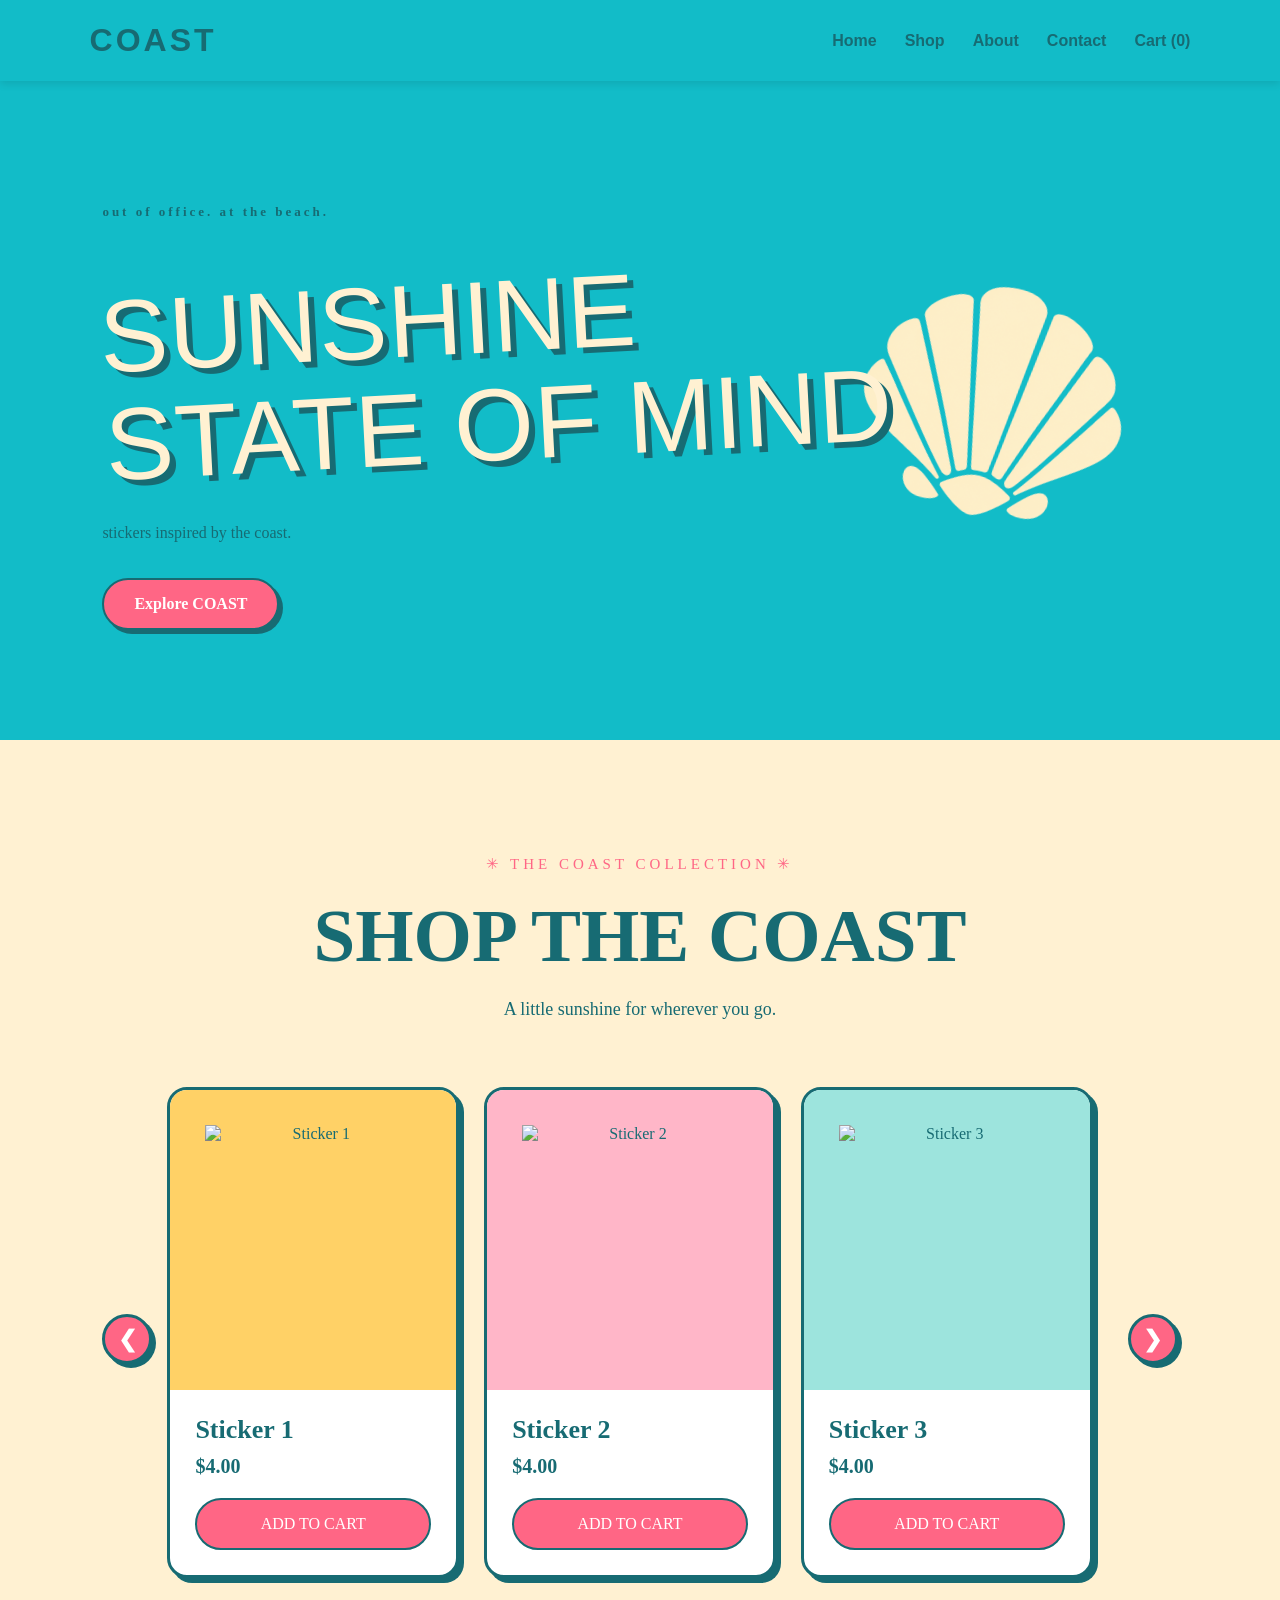
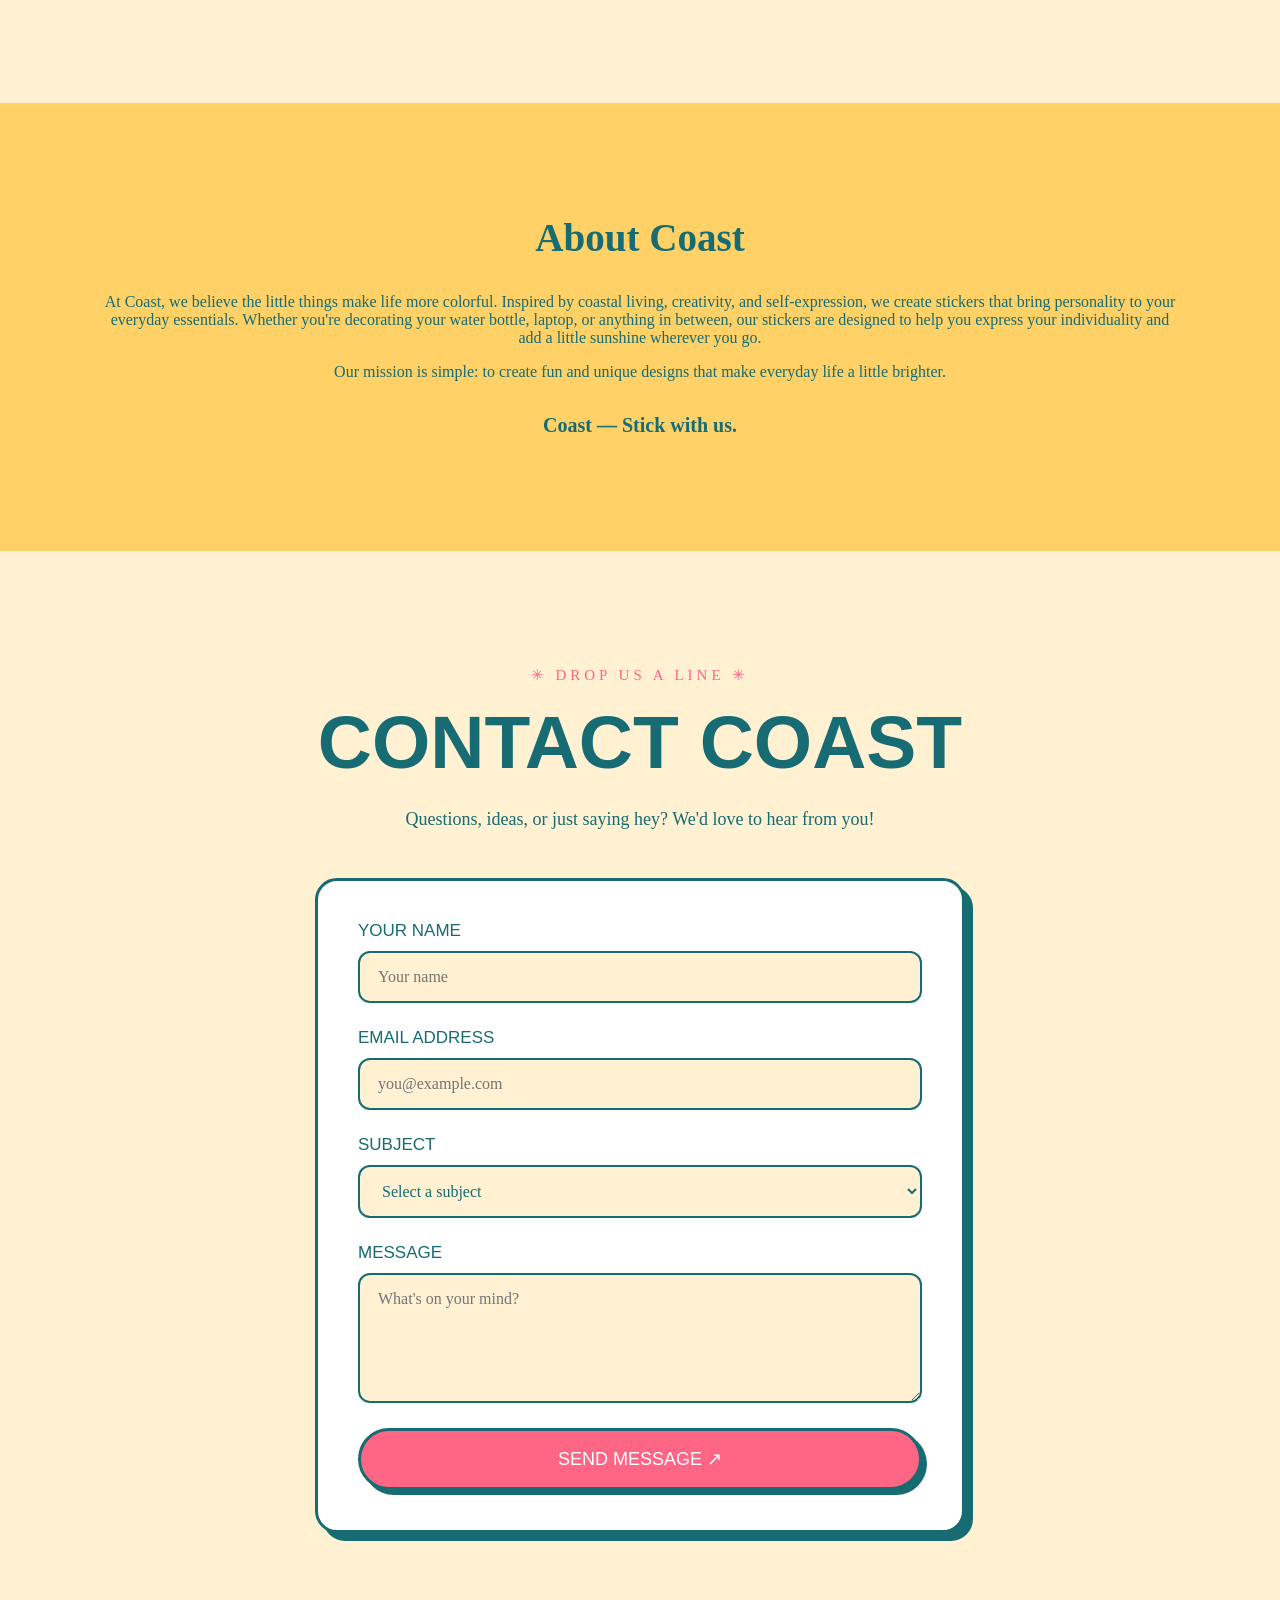
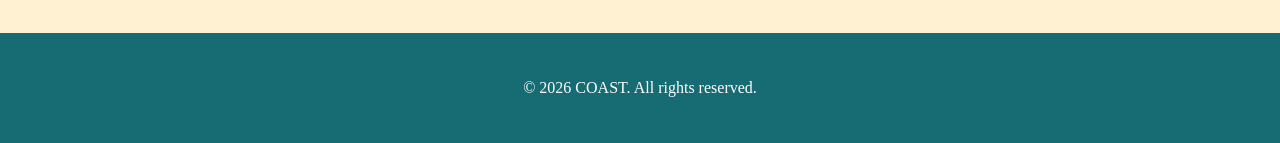
==== Index.html @ 79ef2d6f "Add files via upload" ====
<!DOCTYPE html>
<html lang="en">
<head>
    <meta charset="UTF-8">
    <meta name="viewport" content="width=device-width, initial-scale=1.0">
    <title>COAST | Made for the Coast</title>
    <link rel="stylesheet" href="coast.css">
</head>
<body>

    <header>
        <a href="index.html" class="logo">COAST</a>

        <nav>
            <a href="#home">Home</a>
            <a href="#shop">Shop</a>
            <a href="#about">About</a>
            <a href="#contact">Contact</a>
            <a href="cart.html">
        Cart (<span id="cart-count">0</span>)
    </a>
        </nav>
    </header>

    <main>
        <section class="hero" id="home">
            <p class="eyebrow">out of office. at the beach.</p>
            <h1>SUNSHINE<br>STATE OF MIND</h1>
            <p>stickers inspired by the coast.</p>
            <a href="#shop" class="button">Explore COAST</a>
        <!-- Decorative seashell graphic -->
    <img src="seashell.png"
        alt=""
        class="hero-shell"
    >
        </section>

        <!-- COAST SHOP SECTION -->

<section id="shop" class="shop">

    <p class="shop-tagline">
        ✳ THE COAST COLLECTION ✳
    </p>

    <h2>SHOP THE COAST</h2>

    <p class="shop-description">
        A little sunshine for wherever you go.
    </p>

    <div class="shop-carousel">

    <!-- LEFT ARROW -->
    <button
        class="carousel-arrow prev"
        type="button"
        aria-label="Previous stickers">
        &#10094;
    </button>

    <!-- STICKER CAROUSEL -->
    <div class="products" id="stickerCarousel">

        <!-- STICKER 1 -->
        <article class="product-card">
            <div class="product-image yellow">
                <img src="images/sticker1.png"
                     alt="Sticker 1">
            </div>

            <div class="product-info">
                <h3>Sticker 1</h3>
                <p class="price">$4.00</p>
                <button
    class="cart-button"
    type="button"
    data-id="sticker1"
    data-name="Sticker 1"
    data-price="4.00">
    ADD TO CART
</button>
            </div>
        </article>

        <!-- STICKER 2 -->
        <article class="product-card">
            <div class="product-image pink">
                <img src="images/sticker2.png"
                     alt="Sticker 2">
            </div>

            <div class="product-info">
                <h3>Sticker 2</h3>
                <p class="price">$4.00</p>
                <button
    class="cart-button"
    type="button"
    data-id="sticker2"
    data-name="Sticker 2"
    data-price="4.00">
    ADD TO CART
</button>
            </div>
        </article>

        <!-- STICKER 3 -->
        <article class="product-card">
            <div class="product-image blue">
                <img src="images/sticker3.png"
                     alt="Sticker 3">
            </div>

            <div class="product-info">
                <h3>Sticker 3</h3>
                <p class="price">$4.00</p>
                <button
    class="cart-button"
    type="button"
    data-id="sticker3"
    data-name="Sticker 3"
    data-price="4.00">
    ADD TO CART
</button>
            </div>
        </article>

        <!-- STICKER 4 -->
        <article class="product-card">
            <div class="product-image yellow">
                <img src="images/sticker4.png"
                     alt="Sticker 4">
            </div>

            <div class="product-info">
                <h3>Sticker Four</h3>
                <p class="price">$4.00</p>
                <button
    class="cart-button"
    type="button"
    data-id="sticker4"
    data-name="Sticker 4"
    data-price="4.00">
    ADD TO CART
</button>
            </div>
        </article>

        <!-- STICKER 5 -->
        <article class="product-card">
            <div class="product-image pink">
                <img src="images/sticker5.png"
                     alt="Sticker 5">
            </div>

            <div class="product-info">
                <h3>Sticker 5</h3>
                <p class="price">$4.00</p>
                <button
    class="cart-button"
    type="button"
    data-id="sticker5"
    data-name="Sticker 5"
    data-price="4.00">
    ADD TO CART
</button>
            </div>
        </article>

    </div>

    <!-- RIGHT ARROW -->
    <button
        class="carousel-arrow next"
        type="button"
        aria-label="Next stickers">
        &#10095;
    </button>

</div>

</section>

        <section id="about" class="about">
            <h2>About Coast</h2>
            <p>
At Coast, we believe the little things make life more colorful. Inspired by coastal living, creativity, and self-expression, we create stickers that bring personality to your everyday essentials.

Whether you're decorating your water bottle, laptop, or anything in between, our stickers are designed to help you express your individuality and add a little sunshine wherever you go.</p>

<p>Our mission is simple: to create fun and unique designs that make everyday life a little brighter.</p>

<h5>Coast — Stick with us.</h5>
        </section>

<!-- COAST CONTACT SECTION -->

<section id="contact" class="contact-section">

    <p class="contact-tagline">
        ✳ DROP US A LINE ✳
    </p>

    <h2>CONTACT COAST</h2>

    <p class="contact-description">
        Questions, ideas, or just saying hey?
        We'd love to hear from you!
    </p>

    <form
    class="contact-form"
    id="contactForm"
    action="https://formspree.io/f/xyekwbll"
    method="POST">

        <div class="form-group">
            <label for="contactName">YOUR NAME</label>
            <input
                type="text"
                id="contactName"
                name="name"
                placeholder="Your name"
                autocomplete="name"
                required>
        </div>

        <div class="form-group">
            <label for="contactEmail">EMAIL ADDRESS</label>
            <input
                type="email"
                id="contactEmail"
                name="email"
                placeholder="you@example.com"
                autocomplete="email"
                required>
        </div>

        <div class="form-group">
            <label for="contactSubject">SUBJECT</label>
            <select
                id="contactSubject"
                name="subject"
                required>

                <option value="" disabled selected>
                    Select a subject
                </option>

                <option value="General Question">
                    General Question
                </option>

                <option value="Order Support">
                    Order Support
                </option>

                <option value="Collaboration">
                    Collaboration
                </option>

                <option value="Other">
                    Other
                </option>

            </select>
        </div>

        <div class="form-group">
            <label for="contactMessage">MESSAGE</label>
            <textarea
                id="contactMessage"
                name="message"
                rows="5"
                placeholder="What's on your mind?"
                required></textarea>
        </div>

        <button type="submit" class="contact-button">
            SEND MESSAGE ↗
        </button>

        <p id="formStatus"
           class="form-status"
           role="status"
           aria-live="polite"></p>

    </form>

</section>
    </main>

    <footer>
        <p>&copy; 2026 COAST. All rights reserved.</p>
    </footer>
<script src="script.js"></script>
</body>
</html>
---- coast.css ----
@import url('https://fonts.googleapis.com/css?family=Art-nuvo:700|Georgia:400');

body {
  font-family: 'Georgia';
  font-weight: 400;
}

h1, h2, h3, h4, h5 {
  font-family: 'Art-nuvo';
  font-weight: 700;
}

html {font-size: 100%;} /* 16px */

h1 {font-size: 3.053rem; /* 48.8px */}

h2 {font-size: 2.442rem; /* 39.04px */}

h3 {font-size: 1.954rem; /* 31.2px */}

h4 {font-size: 1.563rem; /* 24.96px */}

h5 {font-size: 1.250rem; /* 20px */}

small {font-size: 0.800rem; /* 12.8px */}



:root {
    --aqua: #12BCC8;
    --cream: #FFF1D2;
    --pink: #FF6685;
    --yellow: #FFD166;
    --lagoon: #176B73;
    --font-main: 'Art-nuvo', Georgia, serif;
}

* {
    box-sizing: border-box;
}

html {
    scroll-behavior: smooth;
}

body {
    margin: 0;
    background-color: var(--lagoon);
    color: var(--lagoon);
    font-family: 'Georgia', serif;
}

header {
    font-family: 'Art-nuvo', sans-serif;
    display: flex;
    justify-content: space-between;
    align-items: center;
    padding: 22px 7%;
    background-color: var(--aqua);
    /* KEEP NAVIGATION VISIBLE */
    position: sticky;
    top: 0;
    z-index: 1000;

    /* SUBTLE SHADOW */
    box-shadow: 0 3px 8px rgba(0, 0, 0, 0.1);
}
#home {
    scroll-margin-top: 100px;
}
.logo {
    font-size: 32px;
    font-weight: 900;
    letter-spacing: 3px;
    color: var(--lagoon);
    text-decoration: none;
}

nav {
    display: flex;
    gap: 28px;
}

nav a {
    color: var(--lagoon);
    text-decoration: none;
    font-weight: bold;
}

nav a:hover {
    color: var(--pink);
}

.hero {
    background-color: var(--aqua);
    min-height: 520px;
    padding: 110px 8%;
    display: flex;
    flex-direction: column;
    align-items: flex-start;
    justify-content: center;
}

.eyebrow {
    letter-spacing: 3px;
    font-size: 13px;
    font-weight: bold;
}

.hero h1 {
    font-size: clamp(48px, 7vw, 96px);
    letter-spacing: -3px;
    line-height: 1;
    margin: 15px 0;
}

.button {
    display: inline-block;
    text-decoration: none;
    padding: 15px 30px;
    font-weight: bold;
    margin-top: 20px;
    border: 2px solid var(--lagoon);
    background-color: var(--pink);
    color: white;

    font-family: var(--font-main);
    font-size: 16px;
box-shadow: 4px 4px 0 var(--lagoon);
    border: 2px solid var(--lagoon);
    border-radius: 30px;

    cursor: pointer;

    transition: all 0.2s ease;
}

.button:hover {
    background-color: var(--cream);
    color: var(--lagoon);
    transform: translate(3px, 3px);
    box-shadow: 2px 2px 0 var(--lagoon);
}


.shop, .about {
    padding: 80px 8%;
    text-align: center;
}

.shop {
    background-color: var(--cream);
}

.about {
    background-color: var(--yellow);
}

footer {
    background-color: var(--lagoon);
    color: white;
    padding: 30px;
    text-align: center;
}

@media (max-width: 600px) {
    header {
        flex-direction: column;
        gap: 20px;
    }

    nav {
        flex-wrap: wrap;
        justify-content: center;
        gap: 15px;
    }

    .hero {
        min-height: 440px;
        padding: 70px 7%;
    }
}
.hero h1 {
    font-family: 'Art-nuvo', sans-serif;
    font-size: clamp(55px, 8vw, 110px);
    font-weight: normal;
    line-height: 1.05;
    letter-spacing: 1px;
    color: var(--cream);
    text-shadow: 6px 6px 0 var(--lagoon);
    transform: rotate(-3deg);
    margin: 30px 0;
}
/* DESKTOP SEASHELL GRAPHIC */

.hero {
    position: relative;
    overflow: hidden;
}

.hero-shell {
    position: absolute;

    right: 5%;
    top: 50%;

    transform: translateY(-50%) rotate(12deg);

    width: 35%;
    max-width: 550px;
    height: auto;

    z-index: 1;
    pointer-events: none;
}

/* KEEP TEXT ABOVE THE SHELL */

.hero h1,
.hero p,
.hero .button {
    position: relative;
    z-index: 2;
}

/* HIDE SHELL ON MOBILE AND TABLETS */

@media (max-width: 900px) {
    .hero-shell {
        display: none;
    }
}
/* ================================
   COAST SHOP SECTION
   ================================ */

.shop {
    background-color: var(--cream);
    padding: 100px 8%;
    text-align: center;
}

/* SHOP HEADLINE */

.shop-tagline {
    font-size: 15px;
    letter-spacing: 4px;
    color: var(--pink);
    margin-bottom: 20px;
}

.shop h2 {
    font-family: var(--font-main);
    font-size: clamp(42px, 6vw, 75px);
    color: var(--lagoon);
    margin: 10px 0 20px;
}

.shop-description {
    font-size: 18px;
    color: var(--lagoon);
}

/* PRODUCT GRID */

.products {
    display: grid;
    grid-template-columns: repeat(3, minmax(0, 1fr));
    gap: 30px;
    margin-top: 60px;
}

/* PRODUCT CARDS */

.product-card {
    background-color: white;
    border: 3px solid var(--lagoon);
    border-radius: 20px;
    overflow: hidden;
    padding: 0;

    box-shadow: 7px 7px 0 var(--lagoon);

    transition:
        transform 0.25s ease,
        box-shadow 0.25s ease;
}

.product-card:hover {
    transform: translateY(-8px) rotate(-1deg);
    box-shadow: 10px 12px 0 var(--lagoon);
}

/* PRODUCT IMAGE AREA */

.product-image {
    height: 300px;
    padding: 35px;

    display: flex;
    justify-content: center;
    align-items: center;
}

.product-image img {
    width: 100%;
    height: 100%;
    object-fit: contain;

    transition: transform 0.3s ease;
}

.product-card:hover .product-image img {
    transform: scale(1.08) rotate(4deg);
}

/* INDIVIDUAL PRODUCT COLORS */

.product-image.yellow {
    background-color: var(--yellow);
}

.product-image.pink {
    background-color: #FFB6C8;
}

.product-image.blue {
    background-color: #9DE4DD;
}

/* PRODUCT DETAILS */

.product-info {
    padding: 25px;
    text-align: left;
}

.product-info h3 {
    font-family: var(--font-main);
    color: var(--lagoon);
    font-size: 26px;
    margin: 0 0 10px;
}

.price {
    font-size: 20px;
    font-weight: bold;
    color: var(--lagoon);
    margin: 0 0 20px;
}

/* ADD TO CART BUTTON */

.cart-button {
    width: 100%;
    padding: 15px;

    background-color: var(--pink);
    color: white;

    font-family: var(--font-main);
    font-size: 16px;

    border: 2px solid var(--lagoon);
    border-radius: 30px;

    cursor: pointer;

    transition: all 0.2s ease;
}

.cart-button:hover {
    background-color: var(--yellow);
    color: var(--lagoon);
    transform: translateY(-2px);
}

.cart-button:focus-visible {
    outline: 3px solid var(--lagoon);
    outline-offset: 3px;
}

/* TABLET */

@media (max-width: 900px) {

    .products {
        grid-template-columns: repeat(2, minmax(0, 1fr));
    }

    .product-image {
        height: 260px;
    }
}

/* MOBILE */

@media (max-width: 600px) {

    .shop {
        padding: 70px 6%;
    }

    .shop h2 {
        font-size: 42px;
    }

    .shop-tagline {
        font-size: 12px;
        letter-spacing: 2px;
    }

    .products {
        grid-template-columns: 1fr;
        gap: 35px;
    }

    .product-image {
        height: 280px;
    }

    .product-info {
        padding: 20px;
    }

    .carousel-arrow {
        width: 34px;
        height: 40px;
        font-size: 17px;
        border-width: 2px;
    }

    .shop-carousel .product-card {
        flex-basis: 100%;
    }

    .shop-carousel .products {
        gap: 15px;
    }
}

@media (prefers-reduced-motion: reduce) {
    .shop-carousel .products {
        scroll-behavior: auto;
    }
}
/* =================================
   COAST STICKER CAROUSEL
   ================================= */

/* MAIN CAROUSEL CONTAINER */

.shop-carousel {
    display: flex;
    align-items: center;
    justify-content: center;
    gap: 15px;

    width: 100%;
    margin-top: 55px;
}

/* HORIZONTAL SCROLLING */

.shop-carousel .products {
    display: flex;
    gap: 25px;

    overflow-x: auto;
    overflow-y: hidden;

    scroll-behavior: smooth;
    scroll-snap-type: x mandatory;

    width: 100%;
    min-width: 0;

    margin: 0;
    padding: 12px 10px 25px;

    scrollbar-width: none;
}

/* HIDE SCROLLBAR */

.shop-carousel .products::-webkit-scrollbar {
    display: none;
}

/* THREE STICKERS ON DESKTOP */

.shop-carousel .product-card {
    flex: 0 0 calc((100% - 50px) / 3);

    min-width: 0;
    scroll-snap-align: start;

    box-shadow: 5px 5px 0 var(--lagoon);
}

/* CAROUSEL ARROWS */

.carousel-arrow {
    flex-shrink: 0;

    width: 50px;
    height: 50px;

    background-color: var(--pink);
    color: white;

    border: 3px solid var(--lagoon);
    border-radius: 50%;

    font-size: 23px;
    font-weight: bold;

    cursor: pointer;

    box-shadow: 4px 4px 0 var(--lagoon);

    transition: all 0.2s ease;
}

/* ARROW HOVER EFFECT */

.carousel-arrow:hover:not(:disabled) {
    background-color: var(--aqua);
    color: var(--lagoon);
    transform: translate(3px, 3px);
    box-shadow: 2px 2px 0 var(--lagoon);
}


/* DISABLED ARROWS */

.carousel-arrow:disabled {
    opacity: 0.4;
    cursor: not-allowed;
    box-shadow: none;
}

/* TABLET VIEW */

@media (max-width: 900px) {

    .shop-carousel .product-card {
        flex-basis: calc((100% - 25px) / 2);
    }

}

/* MOBILE VIEW */

@media (max-width: 600px) {

    .shop-carousel {
        gap: 8px;
    }

    .shop-carousel .product-card {
        flex-basis: 100%;
    }

    .shop-carousel .products {
        gap: 15px;
        padding: 10px 5px 20px;
    }

    .carousel-arrow {
        width: 34px;
        height: 40px;
        font-size: 17px;
        border-width: 2px;
    }

}

/* ACCESSIBILITY */

@media (prefers-reduced-motion: reduce) {

    .shop-carousel .products {
        scroll-behavior: auto;
    }

}
/* ================================
   COAST SHOPPING CART PAGE
   ================================ */

.cart-section {
    min-height: 80vh;
    background-color: var(--aqua);
    padding: 90px 8%;
    text-align: center;
}

/* CART HEADING */

.cart-tagline {
    font-size: 15px;
    letter-spacing: 4px;
    color: var(--lagoon);
}

.cart-section h1 {
    font-family: 'Art-nuvo', sans-serif;
    font-size: clamp(45px, 7vw, 85px);
    color: var(--cream);
    text-shadow: 5px 5px 0 var(--lagoon);
    margin: 15px 0;
}

.cart-section > p {
    font-size: 18px;
}

/* CART LAYOUT */

.cart-container {
    max-width: 1100px;
    margin: 55px auto 0;

    display: grid;
    grid-template-columns: 1.5fr 1fr;

    gap: 30px;
    align-items: start;
}

/* CART BOXES */

#cart-items,
.cart-summary {
    background-color: var(--cream);
    border: 3px solid var(--lagoon);
    border-radius: 20px;

    padding: 30px;
    text-align: left;

    box-shadow: 7px 7px 0 var(--lagoon);
}

/* INDIVIDUAL CART ITEMS */

.cart-item {
    display: flex;
    justify-content: space-between;
    align-items: center;

    gap: 20px;
    padding: 20px 0;

    border-bottom: 2px solid var(--lagoon);
}

.cart-item:last-child {
    border-bottom: none;
}

.cart-item h3 {
    font-family: 'Art-nuvo', sans-serif;
    font-size: 22px;
    margin: 0;
}

.cart-item p {
    font-size: 17px;
    margin: 8px 0 0;
}

/* QUANTITY CONTROLS */

.cart-controls {
    display: flex;
    align-items: center;
    gap: 12px;
}

.cart-controls button {
    width: 36px;
    height: 36px;

    background-color: var(--pink);
    color: white;

    border: 2px solid var(--lagoon);
    border-radius: 50%;

    font-size: 20px;
    cursor: pointer;
}

.cart-controls button:hover {
    background-color: var(--yellow);
    color: var(--lagoon);
}

/* ORDER SUMMARY */

.cart-summary h2 {
    font-family: 'Art-nuvo', sans-serif;
    font-size: 25px;
    margin-top: 0;
}

.subtotal {
    display: flex;
    justify-content: space-between;

    font-size: 19px;
    font-weight: bold;

    border-top: 2px solid var(--lagoon);
    padding-top: 20px;
}

.shipping-note {
    font-size: 13px;
    opacity: 0.8;
}

/* CHECKOUT BUTTON */

.checkout-button {
    display: block;
    width: 100%;

    background-color: var(--pink);
    color: white;

    padding: 16px;

    border: 3px solid var(--lagoon);
    border-radius: 40px;

    font-family: 'Art-nuvo', sans-serif;
    font-size: 18px;

    cursor: pointer;
    box-shadow: 4px 4px 0 var(--lagoon);

    margin-top: 30px;
    transition: all 0.2s ease;
}

.checkout-button:hover:not(:disabled) {
    background-color: var(--aqua);
    color: var(--lagoon);
    transform: translate(3px, 3px);
    box-shadow: 2px 2px 0 var(--lagoon);
    transition: all 0.2s ease;
}

.checkout-button:disabled {
    opacity: 0.5;
    cursor: not-allowed;
    transition: all 0.2s ease;
}

/* RETURN TO SHOP */

.continue-shopping {
    display: block;
    text-align: center;

    margin-top: 25px;

    color: var(--lagoon);
    text-decoration: none;

    font-size: 14px;
    font-weight: bold;
}

.continue-shopping:hover {
    color: var(--pink);
    
}

/* MOBILE */

@media (max-width: 700px) {

    .cart-section {
        padding: 70px 6%;
    }

    .cart-container {
        grid-template-columns: 1fr;
        gap: 25px;
    }

    #cart-items,
    .cart-summary {
        padding: 20px;
    }

    .cart-item {
        flex-wrap: wrap;
    }

    .cart-section h1 {
        font-size: 50px;
    }
}
/* ================================
   COAST CONTACT SECTION
   ================================ */

.contact-section {
    background-color: var(--cream);
    padding: 100px 8%;
    text-align: center;
}

.contact-tagline {
    color: var(--pink);
    font-size: 15px;
    letter-spacing: 4px;
    margin-bottom: 15px;
}

.contact-section h2 {
    font-family: 'Art-nuvo', sans-serif;
    font-size: clamp(42px, 6vw, 75px);
    color: var(--lagoon);
    margin: 10px 0 20px;
}

.contact-description {
    font-size: 18px;
    max-width: 550px;
    margin: 0 auto 45px;
    line-height: 1.6;
}

/* FORM CONTAINER */

.contact-form {
    max-width: 650px;
    margin: 0 auto;
    padding: 40px;

    background-color: white;
    border: 3px solid var(--lagoon);
    border-radius: 22px;

    box-shadow: 8px 8px 0 var(--lagoon);
    text-align: left;
}

/* INPUT GROUPS */

.form-group {
    display: flex;
    flex-direction: column;
    gap: 10px;
    margin-bottom: 25px;
}

.form-group label {
    font-family: 'Art-nuvo', sans-serif;
    font-size: 17px;
    color: var(--lagoon);
}

/* INPUTS */

.form-group input,
.form-group select,
.form-group textarea {
    width: 100%;
    padding: 15px 18px;

    background-color: var(--cream);
    border: 2px solid var(--lagoon);
    border-radius: 12px;

    color: var(--lagoon);
    font-family: Georgia, serif;
    font-size: 16px;

    outline: none;
    transition: 0.2s ease;
}

.form-group textarea {
    resize: vertical;
    min-height: 130px;
}

.form-group input:focus,
.form-group select:focus,
.form-group textarea:focus {
    border-color: var(--pink);
    box-shadow: 0 0 0 3px rgba(255, 102, 133, 0.2);
}

/* SUBMIT BUTTON */

.contact-button {
    width: 100%;
    padding: 17px 25px;

    background-color: var(--pink);
    color: white;

    border: 3px solid var(--lagoon);
    border-radius: 40px;

    box-shadow: 5px 5px 0 var(--lagoon);

    font-family: 'Art-nuvo', sans-serif;
    font-size: 18px;

    cursor: pointer;
    transition: all 0.2s ease;
}

.contact-button:hover {
    background-color: var(--aqua);
    color: var(--lagoon);
    transform: translate(3px, 3px);
    box-shadow: 2px 2px 0 var(--lagoon);
}

/* STATUS MESSAGE */

.form-status {
    margin: 15px 0 0;
    font-size: 14px;
    text-align: center;
}

.form-status:empty {
    display: none;
}

/* MOBILE STYLING */

@media (max-width: 600px) {

    .contact-section {
        padding: 70px 6%;
    }

    .contact-section h2 {
        font-size: 42px;
    }

    .contact-form {
        padding: 25px 20px;
    }

    .contact-tagline {
        font-size: 12px;
        letter-spacing: 2px;
    }
}
/* ================================
   COAST CHECKOUT PAGE
   ================================ */

.checkout-section {
    min-height: 85vh;
    background-color: var(--aqua);
    padding: 90px 8%;
    text-align: center;
}

.checkout-tagline {
    color: var(--lagoon);
    font-size: 14px;
    letter-spacing: 4px;
}

.checkout-section h1 {
    font-family: 'Art-nuvo', sans-serif;
    font-size: clamp(48px, 7vw, 90px);
    color: var(--cream);
    text-shadow: 5px 5px 0 var(--lagoon);
    margin: 20px 0;
}

.checkout-description {
    font-size: 18px;
    margin-bottom: 50px;
}

/* MAIN TWO-COLUMN LAYOUT */

.checkout-container {
    display: grid;
    grid-template-columns: 1.4fr 1fr;
    gap: 30px;
    align-items: start;

    max-width: 1100px;
    margin: 0 auto;
}

/* CREAM PANELS */

.checkout-form-box,
.checkout-summary {
    background-color: var(--cream);
    border: 3px solid var(--lagoon);
    border-radius: 22px;
    box-shadow: 7px 7px 0 var(--lagoon);

    padding: 35px;
    text-align: left;
}

.checkout-form-box h2,
.checkout-summary h2 {
    font-family: 'Art-nuvo', sans-serif;
    font-size: 27px;
    color: var(--lagoon);
    margin: 0 0 30px;
}

/* SHIPPING INPUTS */

.checkout-form-box .form-group {
    display: flex;
    flex-direction: column;
    gap: 9px;
    margin-bottom: 20px;
}

.checkout-form-box label {
    font-family: 'Art-nuvo', sans-serif;
    font-size: 15px;
}

.checkout-form-box input {
    width: 100%;
    padding: 15px;

    background-color: white;
    border: 2px solid var(--lagoon);
    border-radius: 12px;

    color: var(--lagoon);
    font-family: Georgia, serif;
    font-size: 16px;
}

.checkout-form-box input:focus {
    outline: 3px solid var(--pink);
    outline-offset: 2px;
}

/* TWO FIELDS SIDE BY SIDE */

.checkout-row {
    display: grid;
    grid-template-columns: 1fr 1fr;
    gap: 20px;
}

/* ORDER SUMMARY ITEMS */

.checkout-item {
    display: flex;
    justify-content: space-between;
    gap: 15px;

    padding: 15px 0;
    border-bottom: 1px solid var(--lagoon);
}

.checkout-item h3 {
    font-family: 'Art-nuvo', sans-serif;
    font-size: 18px;
    margin: 0 0 5px;
}

.checkout-item p {
    font-size: 14px;
    margin: 0;
}

.checkout-item-price {
    font-weight: bold;
    white-space: nowrap;
}

/* SUBTOTAL */

.checkout-total {
    display: flex;
    justify-content: space-between;
    gap: 15px;

    margin-top: 25px;
    padding-top: 20px;

    border-top: 2px solid var(--lagoon);
    font-size: 22px;
}

.checkout-shipping-note,
.checkout-notice {
    font-size: 13px;
    line-height: 1.6;
    margin-top: 20px;
}

/* PAYMENT BUTTON */

.place-order-button {
    width: 100%;
    padding: 17px;

    background-color: var(--pink);
    color: white;

    border: 3px solid var(--lagoon);
    border-radius: 40px;

    font-family: 'Art-nuvo', sans-serif;
    font-size: 17px;

    margin-top: 25px;
}

.place-order-button:disabled {
    opacity: 0.65;
    cursor: not-allowed;
}

/* BACK TO CART */

.back-to-cart {
    display: block;
    margin-top: 25px;
    text-align: center;

    color: var(--lagoon);
    text-decoration: none;
    font-weight: bold;
}

.back-to-cart:hover {
    color: var(--pink);
}

/* MOBILE */

@media (max-width: 750px) {

    .checkout-section {
        padding: 65px 6%;
    }

    .checkout-container {
        grid-template-columns: 1fr;
    }

    .checkout-form-box,
    .checkout-summary {
        padding: 25px 20px;
    }

    .checkout-row {
        grid-template-columns: 1fr;
        gap: 0;
    }

    .checkout-section h1 {
        font-size: 50px;
    }
}
/* Verified order confirmation */
.thank-you-section { min-height: 65vh; }
.thank-you-section h1 { max-width: 950px; margin-left: auto; margin-right: auto; font-size: clamp(36px, 6vw, 72px); }
.thank-you-card { max-width: 650px; margin: 32px auto 0; text-align: center; }
.thank-you-card #payment-status { line-height: 1.7; }
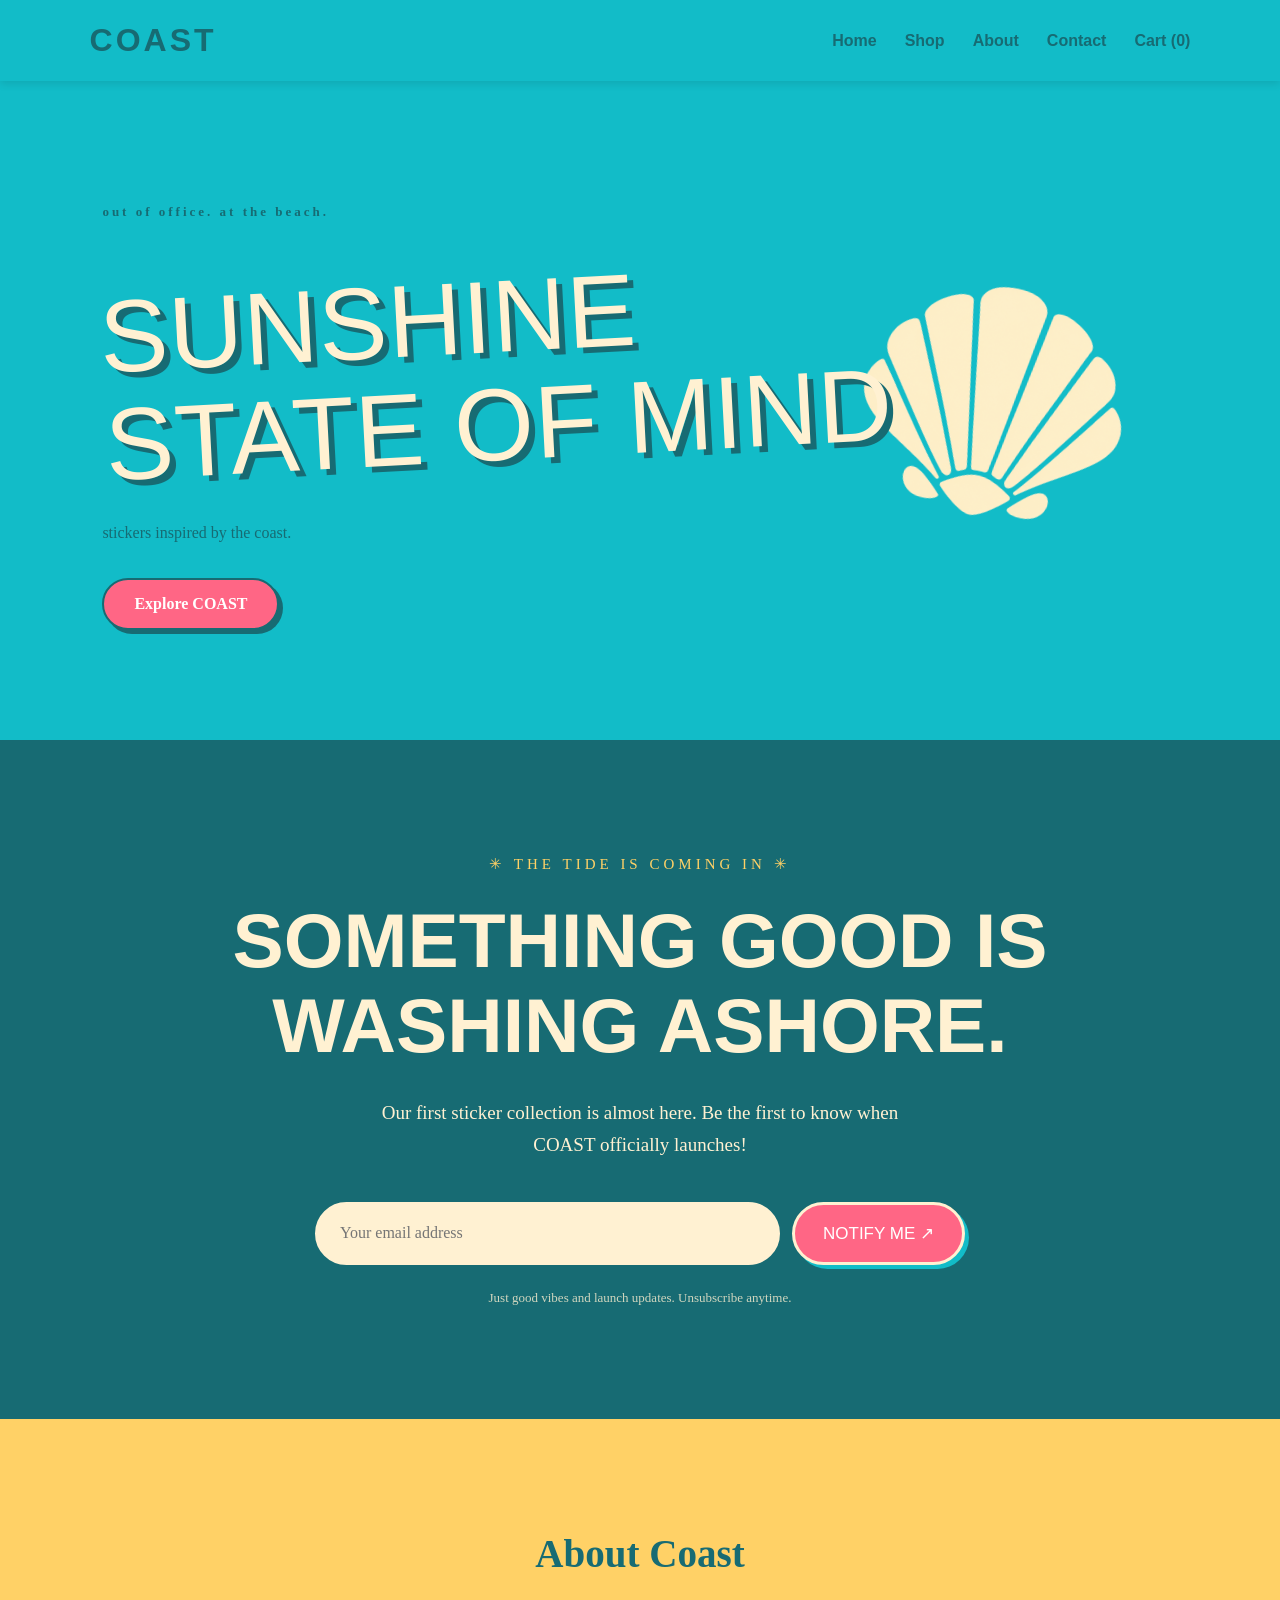
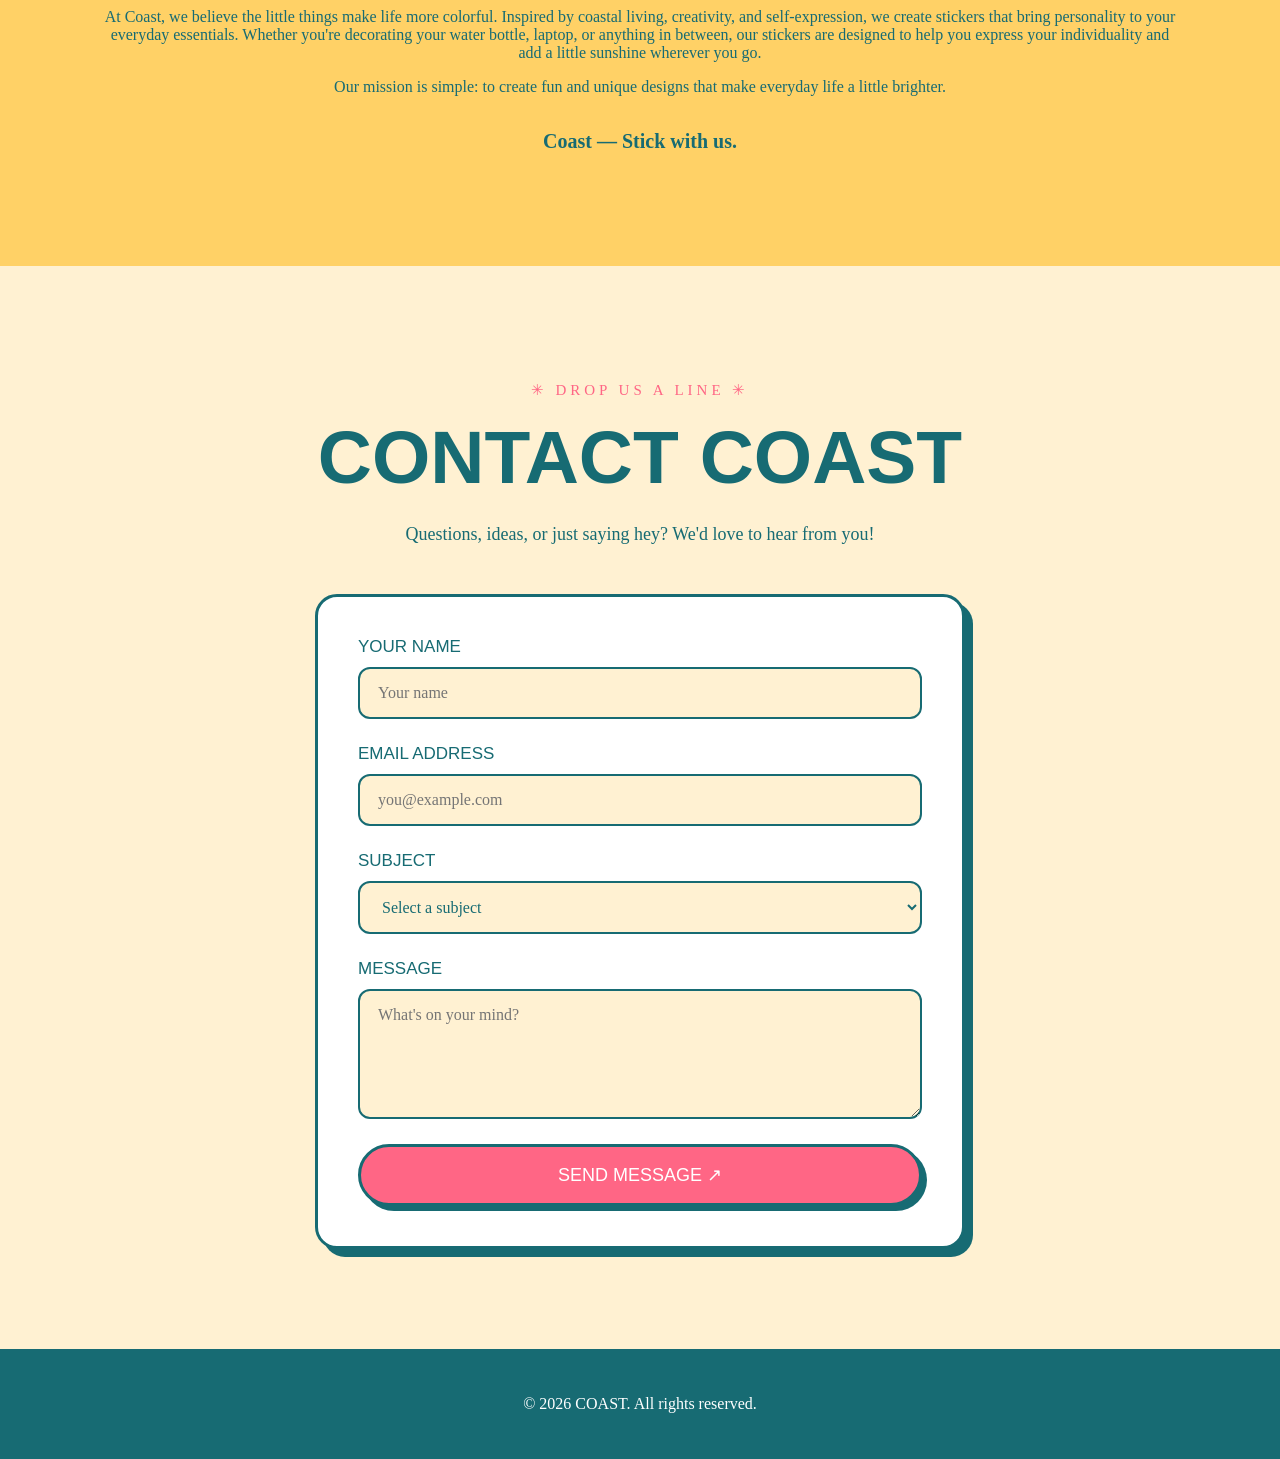
==== commit 24586cae: "changed the font to be uniform and hid the shop" ====
--- a/Index.html
+++ b/Index.html
@@ -180,7 +180,49 @@
 </div>
 
 </section>
-
+<!-- COAST COMING SOON SECTION -->
+
+<section id="launch" class="launch-section">
+
+    <p class="launch-tagline">
+        ✳ THE TIDE IS COMING IN ✳
+    </p>
+
+    <h2>SOMETHING GOOD IS<br>WASHING ASHORE.</h2>
+
+    <p class="launch-description">
+        Our first sticker collection is almost here.
+        Be the first to know when COAST officially launches!
+    </p>
+
+    <form
+        class="launch-form"
+        action="YOUR_SIGNUP_ENDPOINT"
+        method="POST">
+
+        <label for="launchEmail" class="visually-hidden">
+            Email address
+        </label>
+
+        <input
+            type="email"
+            id="launchEmail"
+            name="email"
+            placeholder="Your email address"
+            autocomplete="email"
+            required>
+
+        <button type="submit">
+            NOTIFY ME ↗
+        </button>
+
+    </form>
+
+    <p class="launch-note">
+        Just good vibes and launch updates. Unsubscribe anytime.
+    </p>
+
+</section>
         <section id="about" class="about">
             <h2>About Coast</h2>
             <p>
--- a/coast.css
+++ b/coast.css
@@ -1,4 +1,9 @@
-@import url('https://fonts.googleapis.com/css?family=Art-nuvo:700|Georgia:400');
+@font-face {
+  font-family: 'Art-nuvo';
+  src: url('/fonts/YOUR-FONT-FILENAME.otf') format('opentype');
+  font-weight: 700;
+  font-style: normal;
+  font-display: swap;}
 
 body {
   font-family: 'Georgia';
@@ -1181,3 +1186,140 @@
 .thank-you-section h1 { max-width: 950px; margin-left: auto; margin-right: auto; font-size: clamp(36px, 6vw, 72px); }
 .thank-you-card { max-width: 650px; margin: 32px auto 0; text-align: center; }
 .thank-you-card #payment-status { line-height: 1.7; }
+/* ================================
+   COAST LAUNCH SIGNUP
+   ================================ */
+
+.launch-section {
+    background-color: var(--lagoon);
+    color: var(--cream);
+
+    padding: 100px 8%;
+    text-align: center;
+}
+
+.launch-tagline {
+    color: var(--yellow);
+    font-size: 15px;
+    letter-spacing: 4px;
+    margin-bottom: 25px;
+}
+
+.launch-section h2 {
+    font-family: 'Art-nuvo', sans-serif;
+    font-size: clamp(42px, 6vw, 85px);
+    line-height: 1.1;
+
+    color: var(--cream);
+    margin: 20px 0 30px;
+}
+
+.launch-description {
+    max-width: 550px;
+    margin: 0 auto 40px;
+
+    font-size: 19px;
+    line-height: 1.7;
+}
+
+.launch-form {
+    display: flex;
+    gap: 12px;
+
+    max-width: 650px;
+    margin: 0 auto;
+}
+
+.launch-form input {
+    flex: 1;
+    min-width: 0;
+
+    padding: 18px 22px;
+
+    background-color: var(--cream);
+    color: var(--lagoon);
+
+    border: 3px solid var(--cream);
+    border-radius: 35px;
+
+    font-family: Georgia, serif;
+    font-size: 16px;
+}
+
+.launch-form button {
+    padding: 18px 28px;
+
+    background-color: var(--pink);
+    color: white;
+
+    border: 3px solid var(--cream);
+    border-radius: 35px;
+
+    box-shadow: 4px 4px 0 var(--aqua);
+
+    font-family: 'Art-nuvo', sans-serif;
+    font-size: 17px;
+
+    cursor: pointer;
+    transition: 0.2s ease;
+}
+
+.launch-form button:hover {
+    background-color: var(--yellow);
+    color: var(--lagoon);
+
+    transform: translate(2px, 2px);
+    box-shadow: 2px 2px 0 var(--aqua);
+}
+
+.launch-note {
+    font-size: 13px;
+    margin-top: 25px;
+    opacity: 0.8;
+}
+
+/* ACCESSIBILITY */
+
+.visually-hidden {
+    position: absolute;
+    width: 1px;
+    height: 1px;
+    padding: 0;
+    margin: -1px;
+    overflow: hidden;
+    clip: rect(0, 0, 0, 0);
+    white-space: nowrap;
+    border: 0;
+}
+
+/* MOBILE */
+
+@media (max-width: 600px) {
+
+    .launch-section {
+        padding: 75px 6%;
+    }
+
+    .launch-section h2 {
+        font-size: 44px;
+    }
+
+    .launch-form {
+        flex-direction: column;
+    }
+
+    .launch-form input,
+    .launch-form button {
+        width: 100%;
+    }
+
+    .launch-description {
+        font-size: 16px;
+    }
+
+}
+/* HIDE SHOP UNTIL LAUNCH */
+
+#shop {
+    display: none;
+}
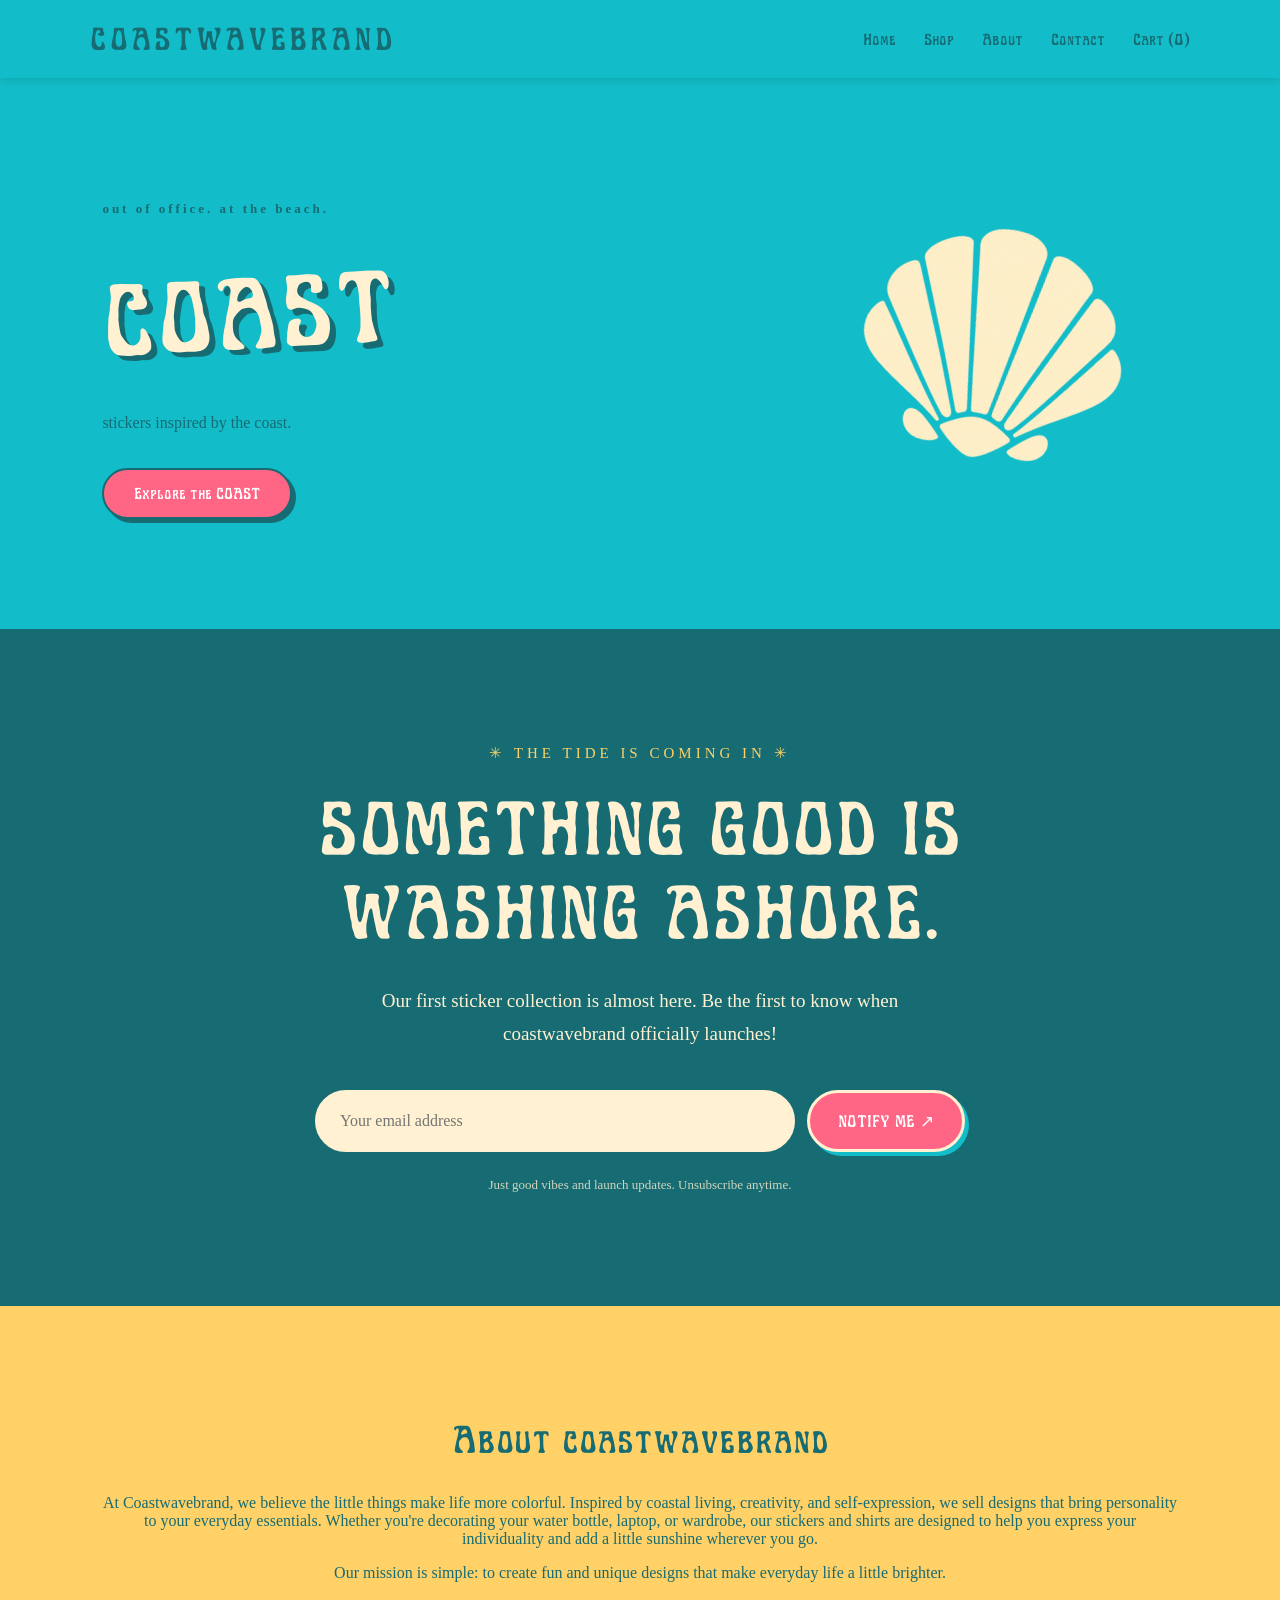
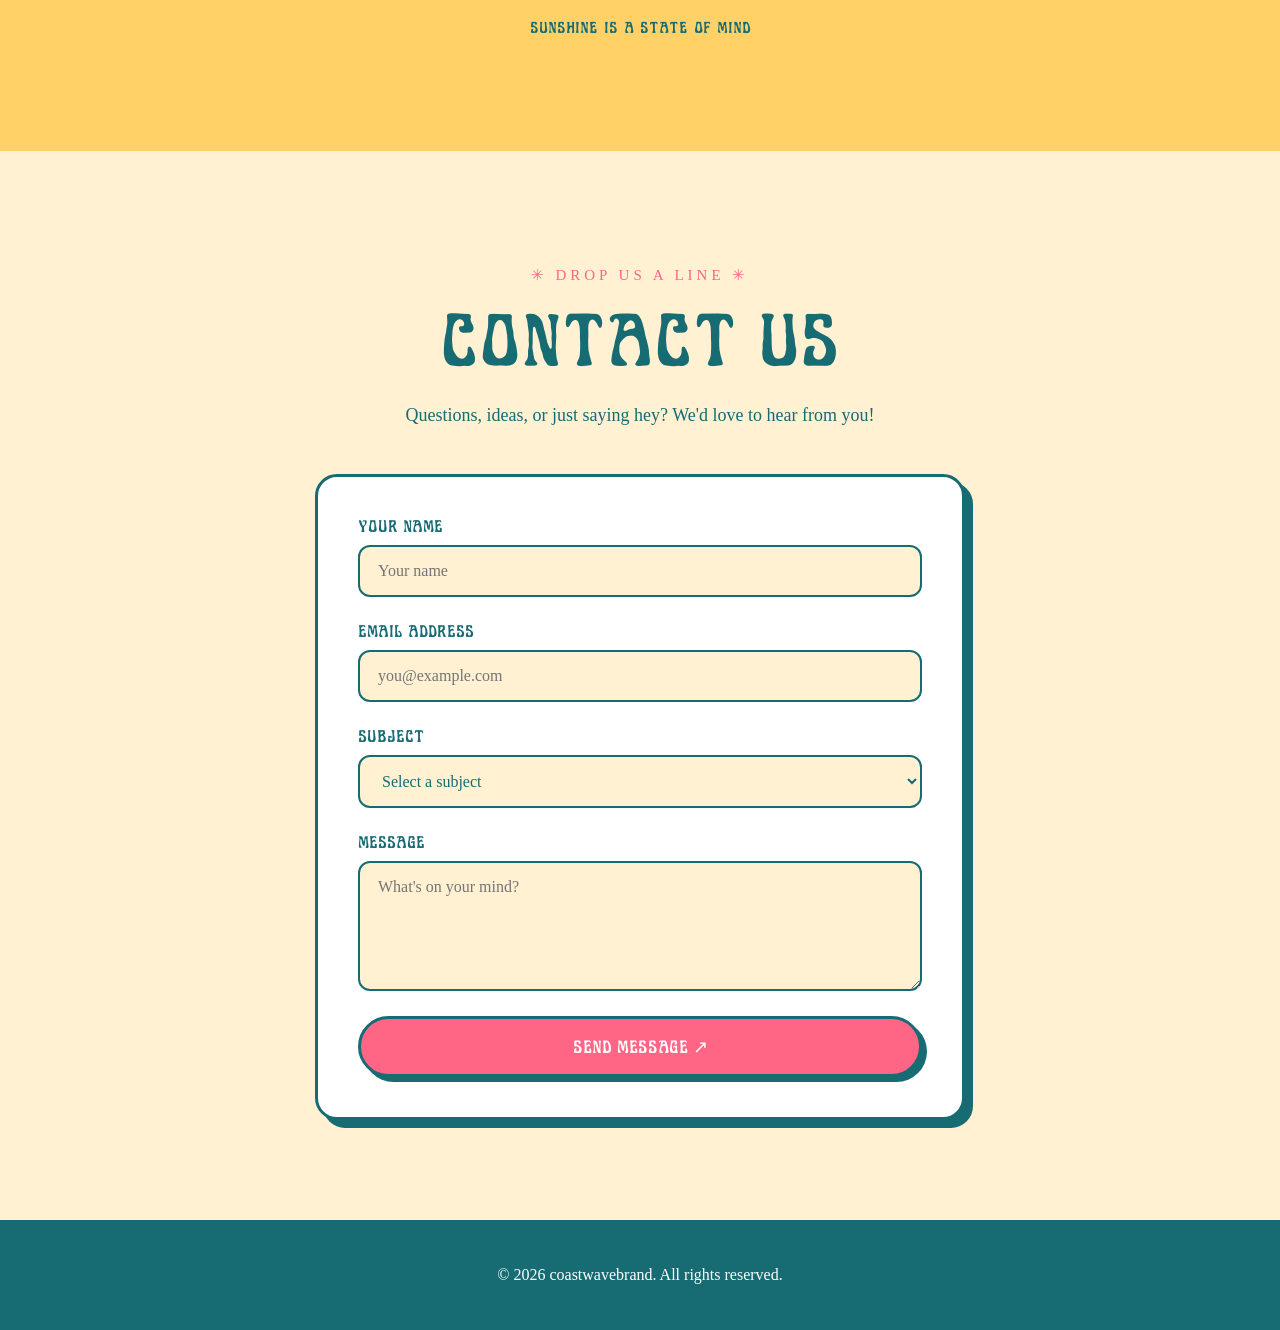
==== commit b51ebdbe: "Add files via upload" ====
--- a/Index.html
+++ b/Index.html
@@ -3,13 +3,13 @@
 <head>
     <meta charset="UTF-8">
     <meta name="viewport" content="width=device-width, initial-scale=1.0">
-    <title>COAST | Made for the Coast</title>
+    <title>COASTWAVEBRAND</title>
     <link rel="stylesheet" href="coast.css">
 </head>
 <body>
 
     <header>
-        <a href="index.html" class="logo">COAST</a>
+        <a href="index.html" class="logo">COASTWAVEBRAND</a>
 
         <nav>
             <a href="#home">Home</a>
@@ -25,9 +25,9 @@
     <main>
         <section class="hero" id="home">
             <p class="eyebrow">out of office. at the beach.</p>
-            <h1>SUNSHINE<br>STATE OF MIND</h1>
+            <h1>COAST</h1>
             <p>stickers inspired by the coast.</p>
-            <a href="#shop" class="button">Explore COAST</a>
+            <a href="#shop" class="button">Explore the COAST</a>
         <!-- Decorative seashell graphic -->
     <img src="seashell.png"
         alt=""
@@ -40,7 +40,7 @@
 <section id="shop" class="shop">
 
     <p class="shop-tagline">
-        ✳ THE COAST COLLECTION ✳
+        ✳ THE COLLECTION ✳
     </p>
 
     <h2>SHOP THE COAST</h2>
@@ -192,12 +192,12 @@
 
     <p class="launch-description">
         Our first sticker collection is almost here.
-        Be the first to know when COAST officially launches!
+        Be the first to know when coastwavebrand officially launches!
     </p>
 
     <form
         class="launch-form"
-        action="YOUR_SIGNUP_ENDPOINT"
+        action="https://formspree.io/f/xwllnwbw"
         method="POST">
 
         <label for="launchEmail" class="visually-hidden">
@@ -224,15 +224,15 @@
 
 </section>
         <section id="about" class="about">
-            <h2>About Coast</h2>
+            <h2>About coastwavebrand</h2>
             <p>
-At Coast, we believe the little things make life more colorful. Inspired by coastal living, creativity, and self-expression, we create stickers that bring personality to your everyday essentials.
-
-Whether you're decorating your water bottle, laptop, or anything in between, our stickers are designed to help you express your individuality and add a little sunshine wherever you go.</p>
+At Coastwavebrand, we believe the little things make life more colorful. Inspired by coastal living, creativity, and self-expression, we sell designs that bring personality to your everyday essentials.
+
+Whether you're decorating your water bottle, laptop, or wardrobe, our stickers and shirts are designed to help you express your individuality and add a little sunshine wherever you go.</p>
 
 <p>Our mission is simple: to create fun and unique designs that make everyday life a little brighter.</p>
 
-<h5>Coast — Stick with us.</h5>
+<h5>sunshine is a state of mind</h5>
         </section>
 
 <!-- COAST CONTACT SECTION -->
@@ -243,7 +243,7 @@
         ✳ DROP US A LINE ✳
     </p>
 
-    <h2>CONTACT COAST</h2>
+    <h2>CONTACT US</h2>
 
     <p class="contact-description">
         Questions, ideas, or just saying hey?
@@ -333,7 +333,7 @@
     </main>
 
     <footer>
-        <p>&copy; 2026 COAST. All rights reserved.</p>
+        <p>&copy; 2026 coastwavebrand. All rights reserved.</p>
     </footer>
 <script src="script.js"></script>
 </body>
--- a/coast.css
+++ b/coast.css
@@ -1,10 +1,10 @@
 @font-face {
   font-family: 'Art-nuvo';
-  src: url('/fonts/YOUR-FONT-FILENAME.otf') format('opentype');
+  src: url('./Art-nuvo.otf') format('opentype');
   font-weight: 700;
   font-style: normal;
-  font-display: swap;}
-
+  font-display: swap;
+}
 body {
   font-family: 'Georgia';
   font-weight: 400;
